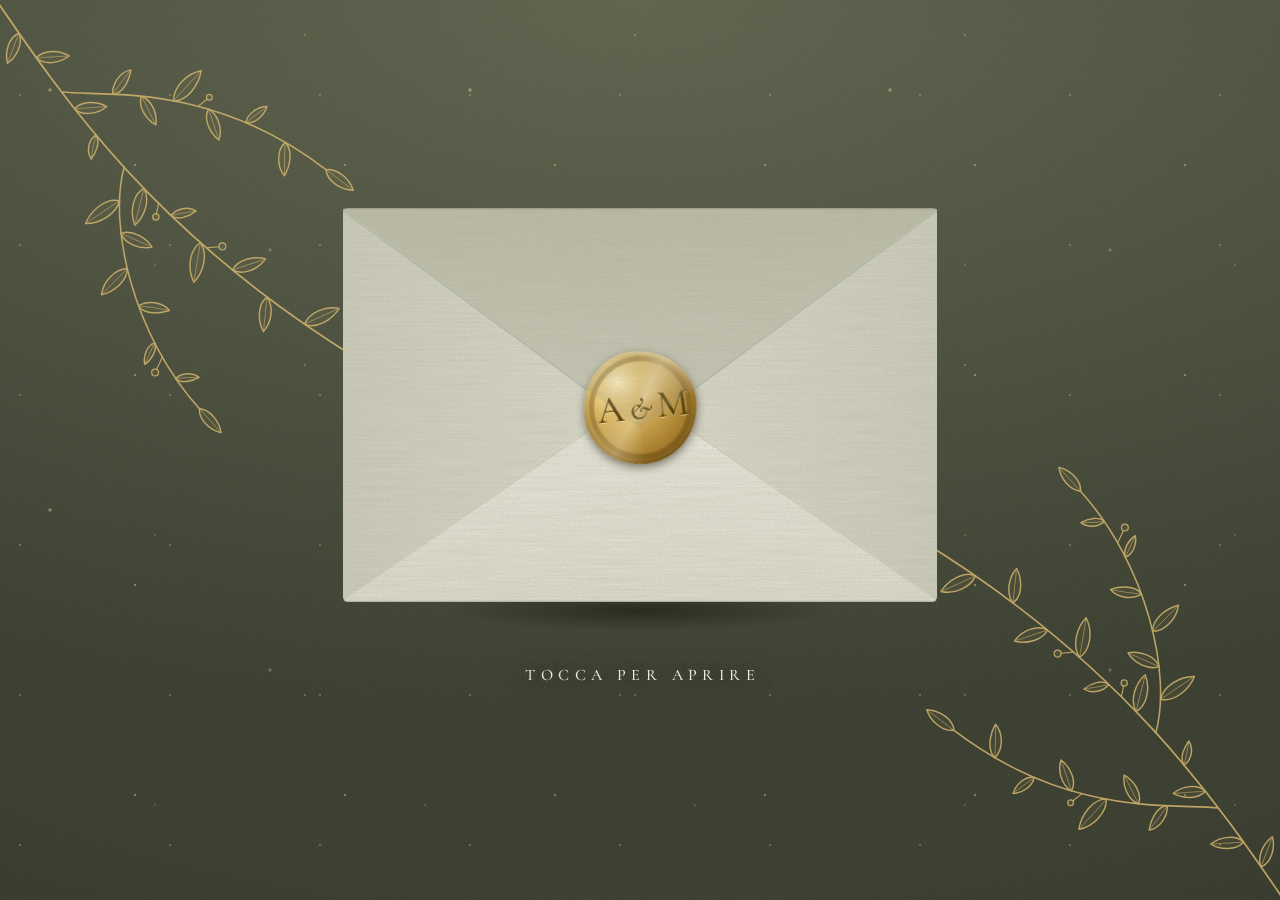
==== index.html @ 23cff126 "Add files via upload" ====
<!DOCTYPE html>
<html lang="it">
<head>
  <meta charset="UTF-8">
  <meta name="viewport" content="width=device-width, initial-scale=1, viewport-fit=cover">
  <title>Alice &amp; Mirko · 1° giugno 2027</title>
  <meta name="description" content="Siete cordialmente invitati a celebrare il matrimonio di Alice e Mirko. Martedì 1° giugno 2027 alle 16.30.">
  <meta name="robots" content="noindex, nofollow">
  <meta name="theme-color" content="#474b39">
  <meta property="og:title" content="Alice &amp; Mirko · 1° giugno 2027">
  <meta property="og:description" content="Siete cordialmente invitati a celebrare il nostro matrimonio.">
  <meta property="og:type" content="website">
  <link rel="icon" href="data:image/svg+xml,%3Csvg xmlns='http://www.w3.org/2000/svg' viewBox='0 0 64 64'%3E%3Ccircle cx='32' cy='32' r='30' fill='%23747857'/%3E%3Ctext x='32' y='41' text-anchor='middle' font-family='Georgia,serif' font-style='italic' font-size='24' fill='%23f1efe0'%3EA%26amp;M%3C/text%3E%3C/svg%3E">
  <script>document.documentElement.className = 'js intro-active';</script>
  <link rel="preconnect" href="https://fonts.googleapis.com">
  <link rel="preconnect" href="https://fonts.gstatic.com" crossorigin>
  <link href="https://fonts.googleapis.com/css2?family=Cormorant+Garamond:ital,wght@0,400;0,500;0,600;1,500&amp;family=Mrs+Saint+Delafield&amp;display=swap" rel="stylesheet">
  <link rel="stylesheet" href="assets/style.css?v=22">
</head>
<body>

  <div class="glow" aria-hidden="true"></div>
  <div class="flora" aria-hidden="true"><i></i><i></i></div>
  <div class="dust" aria-hidden="true"></div>

  <div class="intro" id="intro">
    <div class="stage" id="stage">
      <div class="env-rig" id="rig">
      <div class="env-face">
      <div class="env env-under" aria-hidden="true">
        <span class="env-shadow"></span>
        <span class="env-back"></span>
        <span class="flap flap-in">
          <svg viewBox="0 0 300 111" preserveAspectRatio="none">
            <defs>
              <pattern id="liner" width="7.500" height="10" patternUnits="userSpaceOnUse"><rect width="7.500" height="10" fill="#fdfaf5"/><rect x="1.650" width="4.200" height="10" fill="#cbcdb8"/></pattern>
              <linearGradient id="gl" x1="0" y1="1" x2="0" y2="0"><stop offset="0" stop-color="#2b2e1d" stop-opacity=".28"/><stop offset=".5" stop-color="#2b2e1d" stop-opacity="0"/></linearGradient>
            </defs>
            <path d="M2 111 H298 Q301 111 298.500 109 L155 3.500 Q150 0 145 3.500 L1.500 109 Q-1 111 2 111Z" fill="#c9ccbc"/>
            <path d="M14 108 H286 L153.500 11 Q150 8.500 146.500 11Z" fill="url(#liner)"/>
            <path d="M14 108 H286 L153.500 11 Q150 8.500 146.500 11Z" fill="url(#gl)"/>
          </svg>
        </span>
      </div>
      <button class="env env-over" id="envelope" type="button" aria-label="Apri l’invito di Alice e Mirko">
        <span class="env-front-wrap" aria-hidden="true">
          <svg class="env-front" viewBox="0 0 300 198" preserveAspectRatio="none">
            <defs>
              <linearGradient id="gs" x1="0" x2="1"><stop offset="0" stop-color="#d0d3c4"/><stop offset="1" stop-color="#e1e3d8"/></linearGradient>
              <linearGradient id="gr" x1="1" x2="0"><stop offset="0" stop-color="#d0d3c4"/><stop offset="1" stop-color="#e1e3d8"/></linearGradient>
              <linearGradient id="gb" x1="0" y1="0" x2="0" y2="1"><stop offset="0" stop-color="#f1f2e9"/><stop offset="1" stop-color="#e2e4d8"/></linearGradient>
            </defs>
            <path d="M0 2 Q0 0 2 1 L150 104 L2 197 Q0 198 0 196Z" fill="url(#gs)"/>
            <path d="M300 2 Q300 0 298 1 L150 104 L298 197 Q300 198 300 196Z" fill="url(#gr)"/>
            <path d="M2 198 Q0 198 1.500 196.500 L146 97 Q150 94.500 154 97 L298.500 196.500 Q300 198 298 198Z" fill="url(#gb)" stroke="#d6d8cb" stroke-width=".6"/>
          </svg>
        </span>
        <span class="flap flap-out" aria-hidden="true">
          <svg viewBox="0 0 300 111" preserveAspectRatio="none">
            <defs><linearGradient id="gf" x1="0" y1="0" x2="0" y2="1"><stop offset="0" stop-color="#bdc1ae"/><stop offset="1" stop-color="#cdd0c1"/></linearGradient></defs>
            <path d="M2 0 H298 Q301 0 298.500 2 L155 107.500 Q150 111 145 107.500 L1.500 2 Q-1 0 2 0Z" fill="url(#gf)" stroke="#b2b6a3" stroke-width=".7"/>
          </svg>
          <span class="seal"><span class="mark"><b>A</b><i>&amp;</i><b>M</b></span></span>
        </span>
      </button>
      </div>
      <div class="env env-rear" aria-hidden="true"><span class="env-shadow"></span><span class="rear-paper"><span class="rear-mark"><span class="mark"><b>A</b><i>&amp;</i><b>M</b></span></span></span></div>
      </div>
    </div>
    <p class="hint" aria-hidden="true">Tocca per aprire</p>
  </div>

  <main class="book" id="book">
    <section class="sheet p-invite" aria-label="Invito" data-title="Invito">
      <div class="card"><div class="frame"><div class="panel"><div class="panel-in">
        <p class="lead">Siete cordialmente invitati a<br>celebrare il matrimonio di</p>
        <h1 class="names"><span>Alice</span><em>e</em><span>Mirko</span></h1>
        <p class="when"><span>Martedì</span><strong>1° Giugno</strong><span>alle 16.30</span></p>
        <p class="where">Belvedere Monferrato - Cà Molignano 1<br>Relais and Wellness, Vignale monferrato (AL)</p>
        <p class="after">Cena e musica a seguire</p>
      </div></div></div></div>
      <div class="reverse" aria-hidden="true"><div class="card"><div class="frame"><div class="panel"><span class="back-mark"><span class="mark"><b>A</b><i>&amp;</i><b>M</b></span></span></div></div></div></div>
    </section>
    <section class="sheet p-dress" aria-label="Dress code" data-title="Dress code">
      <div class="card"><div class="frame"><div class="panel"><div class="panel-in">
        <img class="flourish" src="assets/img/flourish.webp" width="297" height="113" alt="">
        <h2 class="title">Dress code</h2>
        <div class="rule " aria-hidden="true"><i></i></div>
        <h3 class="sub">Per le ragazze</h3>
        <p class="it" style="margin-top:calc(1.6 * var(--u))">Vi invitiamo a indossare abiti<br>nei seguenti toni e ispirazioni</p>
        <ul class="tones" aria-hidden="true"><li style="--c:#ecd4ac"></li><li style="--c:#c5af97"></li><li style="--c:#a9ab93"></li><li style="--c:#474315"></li><li style="--c:#613123"></li><li style="--c:#142141"></li><li style="--c:#312d2c"></li></ul>
        <p class="tone-names"><span>Beige antico</span> <span>Beige</span><br class="m"> <span class="m-start">Verde salvia</span><br class="d"> <span class="d-start">Verdone</span><br class="m"> <span class="m-start">Marrone</span> <span>Blu scuro</span> <span>Nero</span></p>
        <img class="dresses" src="assets/img/dresses.webp" width="1289" height="490" alt="Sette abiti lunghi da sera nei toni indicati: beige antico, beige, verde salvia, verdone, marrone, blu scuro e nero">
        <div class="rule rule--wide" aria-hidden="true"><i></i></div>
        <h3 class="sub">Per i ragazzi</h3>
        <p class="it" style="margin-top:calc(1.2 * var(--u))">Dress code elegante</p>
        <div class="gents">
          <img src="assets/img/suit.webp" width="341" height="426" alt="Giacca scura con camicia chiara e cravatta">
          <p class="it">Abito elegante nei toni del blu,<br>grigio, marrone e nero.<br>Camicia chiara,<br class="m"> cravatta facoltativa<br>scarpe eleganti.</p>
          <div class="gents-kit">
            <img src="assets/img/swatches.webp" width="536" height="164" alt="Campioni di tessuto blu, grigio, marrone e nero">
            <img src="assets/img/accessories.webp" width="536" height="140" alt="Scarpa elegante, cintura e orologio">
          </div>
        </div>
        <svg class="heart" viewBox="0 0 24 22" aria-hidden="true"><path d="M12 21.5C5.5 16.6 1 12.7 1 7.6 1 4 3.8 1.5 7 1.5c2 0 3.8 1 5 2.7 1.2-1.7 3-2.7 5-2.7 3.2 0 6 2.5 6 6.1 0 5.1-4.500 9-11 13.900z"/></svg>
        <p class="it">Vi ringraziamo per contribuire a rendere<br>il nostro giorno ancora più speciale.</p>
        <p class="sign"><b>ALICE &amp; MIRKO</b><span>1° giugno 2027</span></p>
      </div></div></div></div>
      <div class="reverse" aria-hidden="true"><div class="card"><div class="frame"><div class="panel"><span class="back-mark"><span class="mark"><b>A</b><i>&amp;</i><b>M</b></span></span></div></div></div></div>
    </section>
    <section class="sheet p-timeline" aria-label="Timeline" data-title="Timeline">
      <div class="card"><div class="frame"><div class="panel"><div class="panel-in">
        <img class="flourish" src="assets/img/flourish.webp" width="297" height="113" alt="">
        <h2 class="title title--wide">Timeline</h2>
        <div class="rule " aria-hidden="true"><i></i></div>
        <p class="it">Una giornata da vivere insieme</p>
        <ol class="tl">
          <li>
            <time datetime="2027-06-01T16:30"><i class="it">Ore</i><b>16.30</b></time>
            <img class="ico" src="assets/img/t1.webp" width="150" height="150" alt="">
            <div class="what"><h3>Arrivo ospiti</h3><p class="it">Accoglienza leggera con acqua di benvenuto aromatizzata.</p></div>
          </li>
          <li>
            <time datetime="2027-06-01T17:00"><i class="it">Ore</i><b>17.00</b></time>
            <img class="ico" src="assets/img/t2.webp" width="152" height="152" alt="">
            <div class="what"><h3>Cerimonia simbolica<br>all’aperto</h3><p class="it">Nell’atrio della struttura o dal gazebo. Scambio degli anelli e promesse.</p></div>
          </li>
          <li>
            <time datetime="2027-06-01T18:30"><i class="it">Ore</i><b>18.30</b></time>
            <img class="ico" src="assets/img/t3.webp" width="150" height="150" alt="">
            <div class="what"><h3>Aperitivo &amp; antipasti<br>a isole</h3><p class="it">Aperitivo a isole e inizio del sottofondo musicale.<img src="assets/img/note.webp" width="52" height="54" alt=""></p></div>
          </li>
          <li>
            <time datetime="2027-06-01T19:30"><i class="it">Ore</i><b>19.30</b></time>
            <img class="ico" src="assets/img/t4.webp" width="152" height="152" alt="">
            <div class="what"><h3>Cena servita<br>ai tavoli</h3><p class="it">Cena servita all’interno della struttura (2 portate).</p></div>
          </li>
          <li>
            <time datetime="2027-06-01T21:30"><i class="it">Ore</i><b>21.30</b></time>
            <img class="ico" src="assets/img/t5.webp" width="150" height="150" alt="">
            <div class="what"><h3>Taglio della torta&nbsp;&amp;&nbsp;ballo</h3><p class="it">Parte il DJ set e si apre l’open&nbsp;bar.<img src="assets/img/notes_cocktail.webp" width="96" height="60" alt=""></p></div>
          </li>
        </ol>
        <div class="rule rule--wide" aria-hidden="true"><i></i></div>
        <div class="rsvp">
          <img src="assets/img/envelope.webp" width="65" height="38" alt="">
          <p>Vi chiediamo gentilmente di<br>confermare la vostra presenza</p>
          <p>entro il <b>15 gennaio 2027</b></p>
        </div>
        <svg class="heart" viewBox="0 0 24 22" aria-hidden="true"><path d="M12 21.5C5.5 16.6 1 12.7 1 7.6 1 4 3.8 1.5 7 1.5c2 0 3.8 1 5 2.7 1.2-1.7 3-2.7 5-2.7 3.2 0 6 2.5 6 6.1 0 5.1-4.500 9-11 13.900z"/></svg>
        <p class="sign"><b>ALICE &amp; MIRKO</b><span>1° giugno 2027</span></p>
      </div></div></div></div>
      <div class="reverse" aria-hidden="true"><div class="card"><div class="frame"><div class="panel"><span class="back-mark"><span class="mark"><b>A</b><i>&amp;</i><b>M</b></span></span></div></div></div></div>
    </section>
    <section class="sheet p-rsvp" aria-label="Conferma" data-title="Conferma" data-umax="0.72">
      <div class="card"><div class="frame"><div class="panel"><div class="panel-in">
        <img class="flourish" src="assets/img/flourish.webp" width="297" height="113" alt="">
        <h2 class="title title--long">Ci sarete?</h2>
        <div class="rule " aria-hidden="true"><i></i></div>
        <h3 class="sub">Confermate la vostra presenza</h3>
        <p class="it">Vi chiediamo gentilmente di rispondere<br>entro il <b class="up">15 gennaio 2027</b></p>
        <div class="answers"><a class="answer answer--yes" href="https://wa.me/393480507517?text=Ciao%20Alice%21%20Confermo%20con%20gioia%20la%20mia%20presenza%20al%20vostro%20matrimonio%20del%201%C2%B0%20giugno%202027.%20Ci%20sono%21" target="_blank" rel="noopener">Ci sono</a><a class="answer " href="https://wa.me/393480507517?text=Ciao%20Alice%21%20Purtroppo%20non%20potr%C3%B2%20esserci%20al%20vostro%20matrimonio%20del%201%C2%B0%20giugno%202027.%20Vi%20penser%C3%B2%20con%20tanto%20affetto." target="_blank" rel="noopener">Non ci sono</a></div>
        <p class="it note">Si aprirà WhatsApp con il messaggio già scritto:<br>basta premere invia.</p>
        <div class="rule rule--wide" aria-hidden="true"><i></i></div>
        <h3 class="sub">Il vostro regalo</h3>
        <p class="it">La vostra presenza è il dono più bello.<br>Se desiderate farci un pensiero, potete contribuire al nostro futuro insieme:</p>
        <p class="iban"><b class="iban-code iban-empty">IBAN da inserire</b><span class="iban-holder iban-empty">Intestatario da inserire</span></p>
        <svg class="heart" viewBox="0 0 24 22" aria-hidden="true"><path d="M12 21.5C5.5 16.6 1 12.7 1 7.6 1 4 3.8 1.5 7 1.5c2 0 3.8 1 5 2.7 1.2-1.7 3-2.7 5-2.7 3.2 0 6 2.5 6 6.1 0 5.1-4.500 9-11 13.900z"/></svg>
        <p class="sign"><b>ALICE &amp; MIRKO</b><span>1° giugno 2027</span></p>
      </div></div></div></div>
      <div class="reverse" aria-hidden="true"><div class="card"><div class="frame"><div class="panel"><span class="back-mark"><span class="mark"><b>A</b><i>&amp;</i><b>M</b></span></span></div></div></div></div>
    </section>
    <div class="verso" id="verso" aria-hidden="true"><div class="card"><div class="frame"><div class="panel"><span class="back-mark"><span class="mark"><b>A</b><i>&amp;</i><b>M</b></span></span></div></div></div></div>
  </main>

  <nav class="pager" id="pager" aria-label="Pagine dell’invito">
    <button class="pg pg-prev" type="button" aria-label="Pagina precedente"><svg viewBox="0 0 24 24" fill="none" stroke="currentColor" stroke-width="1.500" stroke-linecap="round" stroke-linejoin="round" aria-hidden="true"><path d="M14.500 5l-7 7 7 7"/></svg></button>
    <div class="pips" id="pips" aria-hidden="true"></div>
    <button class="pg pg-next" type="button" aria-label="Pagina successiva"><svg viewBox="0 0 24 24" fill="none" stroke="currentColor" stroke-width="1.500" stroke-linecap="round" stroke-linejoin="round" aria-hidden="true"><path d="M9.500 5l7 7-7 7"/></svg></button>
  </nav>
  <p class="visually-hidden" id="status" aria-live="polite"></p>

  <script src="assets/app.js?v=13"></script>
</body>
</html>
---- assets/style.css ----
/* Alice & Mirko — 1° giugno 2027 */

:root {
  --ground: #474b39;
  --ground-deep: #363a2b;
  --ground-lit: #5b604a;
  --stripe: #cbcdb8;
  --stripe-bg: #fdfaf5;
  --paper: #f7f4ed;
  --line: #858666;
  --ink: #3a3129;
  --taupe: #756a5b;
  --gold: #b9a785;
  --heart: #a39a79;
  --serif: "Cormorant Garamond", "Cormorant", Garamond, "Times New Roman", serif;
  --script: "Mrs Saint Delafield", "Snell Roundhand", "Apple Chancery", cursive;
  --grain: url("data:image/svg+xml,%3Csvg xmlns='http://www.w3.org/2000/svg' width='200' height='200'%3E%3Cfilter id='g'%3E%3CfeTurbulence type='fractalNoise' baseFrequency='.75' numOctaves='3' stitchTiles='stitch'/%3E%3CfeColorMatrix values='0 0 0 0 .36  0 0 0 0 .31  0 0 0 0 .2  0 0 0 .3 0'/%3E%3C/filter%3E%3Crect width='200' height='200' filter='url(%23g)'/%3E%3C/svg%3E"), url("data:image/svg+xml,%3Csvg xmlns='http://www.w3.org/2000/svg' width='320' height='320'%3E%3Cfilter id='f'%3E%3CfeTurbulence type='fractalNoise' baseFrequency='.012 .55' numOctaves='2' seed='4' stitchTiles='stitch'/%3E%3CfeColorMatrix values='0 0 0 0 .38  0 0 0 0 .33  0 0 0 0 .22  0 0 0 .24 -.03'/%3E%3C/filter%3E%3Crect width='320' height='320' filter='url(%23f)'/%3E%3C/svg%3E");
  --gold-foil: linear-gradient(100deg, #9c7a33 0%, #c4a153 25%, #dcc078 50%, #c4a153 75%, #9c7a33 100%);
  --ease-out: cubic-bezier(0.23, 1, 0.32, 1);
  --ease-in-out: cubic-bezier(0.77, 0, 0.175, 1);
  /* size unit for a page's contents: 1cqw is full size; pages that hold more use a smaller unit */
  --ua: 1cqw;
  --ub: 0.6cqw;
  /* readable floors for small text, as a share of the card width; images and spacing give way first */
  --fb: 2.45cqw;
  --fc: 2.05cqw;
  --card-shadow:
    0 1px 0 rgba(255, 255, 255, 0.35) inset,
    0 2px 4px rgba(20, 22, 12, 0.25),
    0 18px 40px -12px rgba(20, 22, 12, 0.55),
    0 40px 80px -30px rgba(20, 22, 12, 0.5);
}

*, *::before, *::after { box-sizing: border-box; }

html { -webkit-text-size-adjust: 100%; text-size-adjust: 100%; }
html, body { overflow-x: hidden; overflow-x: clip; }

body {
  margin: 0;
  min-height: 100vh;
  min-height: 100svh;
  background-color: var(--ground);
  background-image:
    url("data:image/svg+xml,%3Csvg xmlns='http://www.w3.org/2000/svg' width='220' height='220'%3E%3Cfilter id='n'%3E%3CfeTurbulence type='fractalNoise' baseFrequency='.9' numOctaves='2' stitchTiles='stitch'/%3E%3CfeColorMatrix values='0 0 0 0 1  0 0 0 0 1  0 0 0 0 1  0 0 0 .07 0'/%3E%3C/filter%3E%3Crect width='220' height='220' filter='url(%23n)'/%3E%3C/svg%3E"),
    radial-gradient(150% 110% at 50% 42%, transparent 52%, rgba(14, 16, 8, 0.5) 100%),
    radial-gradient(120% 80% at 50% 0%, var(--ground-lit) 0%, var(--ground) 55%, var(--ground-deep) 100%);
  background-attachment: scroll, fixed, fixed;
  color: var(--ink);
  font-family: var(--serif);
  font-weight: 500;
  line-height: 1.35;
  -webkit-font-smoothing: antialiased;
  text-rendering: optimizeLegibility;
  font-variant-numeric: lining-nums;
  font-feature-settings: "lnum" 1;
}

img { display: block; max-width: 100%; height: auto; }

.visually-hidden {
  position: absolute; width: 1px; height: 1px; margin: -1px; padding: 0;
  overflow: hidden; clip: rect(0 0 0 0); white-space: nowrap; border: 0;
}

/* ───────────────────────── Invitation pages ───────────────────────── */

.book {
  position: relative;
  z-index: 1;
  display: flex;
  flex-direction: column;
  align-items: center;
  gap: clamp(28px, 6vw, 64px);
  padding: clamp(20px, 5vw, 64px) 0 clamp(40px, 8vw, 96px);
}

.sheet {
  --u: var(--ub);
  position: relative;
  width: var(--pw, min(94vw, 660px));
  container-type: inline-size;
}

/* The same striped card, frame and paper on every page */
.card {
  padding: 5cqw 4.2cqw;
  background:
    var(--grain),
    repeating-linear-gradient(90deg,
      var(--stripe-bg) 0 0.55cqw,
      var(--stripe) 0.55cqw 1.95cqw,
      var(--stripe-bg) 1.95cqw 2.5cqw);
  box-shadow: var(--card-shadow);
  aspect-ratio: 1603 / 2260;   /* the printed card */
}

.frame, .frame::before, .frame::after, .panel {
  --R: calc(var(--r) + var(--o));
  --cut: #0000 var(--R), #000 calc(var(--R) + 0.6px);
  --m:
    radial-gradient(circle at calc(-1 * var(--o)) calc(-1 * var(--o)), var(--cut)),
    radial-gradient(circle at calc(100% + var(--o)) calc(-1 * var(--o)), var(--cut)),
    radial-gradient(circle at calc(-1 * var(--o)) calc(100% + var(--o)), var(--cut)),
    radial-gradient(circle at calc(100% + var(--o)) calc(100% + var(--o)), var(--cut));
  -webkit-mask-image: var(--m);
  -webkit-mask-repeat: no-repeat;
  -webkit-mask-composite: source-in;
  mask-image: var(--m);
  mask-repeat: no-repeat;
  mask-composite: intersect;
}

.frame {
  --r: 2.3cqw;
  --w: max(1.5px, 0.42cqw);
  --g: 1.7cqw;
  --o: 0px;
  position: relative;
  padding: calc(var(--w) * 2 + var(--g));
  background: var(--line);
}
.frame::before, .frame::after { content: ""; position: absolute; }
.frame::before { --o: var(--w); inset: var(--w); background: var(--grain), var(--paper); }
.frame::after { --o: calc(var(--w) + var(--g)); inset: calc(var(--w) + var(--g)); background: var(--line); }

.panel {
  --o: calc(var(--w) * 2 + var(--g));
  position: relative;
  z-index: 1;
  background: var(--grain), var(--paper);
  padding: calc(8 * var(--u)) calc(3.8 * var(--u)) calc(7.5 * var(--u));
  text-align: center;
}

.panel p, .panel h1, .panel h2, .panel h3 { margin: 0; font-weight: 500; text-wrap: balance; }

/* shared pieces */
.flourish { width: calc(22 * var(--u)); margin: 0 auto; }

.title {
  margin-top: calc(3.2 * var(--u)) !important;
  font-size: max(calc(var(--fb) * 2.1), calc(7.4 * var(--u)));
  font-weight: 500;
  letter-spacing: 0.2em;
  margin-right: -0.2em !important;
  line-height: 1.1;
  text-transform: uppercase;
}
.title--wide { letter-spacing: 0.32em; margin-right: -0.32em !important; }
.title--long { font-size: max(calc(var(--fb) * 1.8), calc(6.1 * var(--u))); letter-spacing: 0.12em; margin-right: -0.12em !important; }

.rule {
  display: flex; align-items: center; justify-content: center;
  width: 38%; margin: calc(2.6 * var(--u)) auto; color: var(--gold);
}
.rule::before, .rule::after { content: ""; flex: 1; height: 1px; background: currentColor; }
.rule i {
  width: 6px; height: 6px; margin: 0 5px; transform: rotate(45deg);
  border: 1px solid currentColor;
}
.rule--wide { width: 50%; }

.sub {
  font-size: max(var(--fc), calc(3.7 * var(--u)));
  letter-spacing: 0.17em; margin-right: -0.17em !important;
  text-transform: uppercase;
}
.it {
  font-style: italic;
  font-size: max(var(--fb), calc(2.85 * var(--u)));
  letter-spacing: 0.035em;
  line-height: 1.5;
  color: #4a4037;
}
.heart { width: calc(3.2 * var(--u)); margin: calc(2.6 * var(--u)) auto calc(2.2 * var(--u)); fill: var(--heart); display: block; }

.panel .sign { margin-top: calc(3.2 * var(--u)); }
.sign b {
  display: block; font-weight: 500;
  font-size: max(calc(var(--fb) * 1.45), calc(4.2 * var(--u)));
  letter-spacing: 0.22em; margin-right: -0.22em;
}
.sign span {
  display: block; margin-top: 0.6em;
  font-size: max(var(--fc), calc(2.15 * var(--u)));
  letter-spacing: 0.26em; margin-right: -0.26em;
  text-transform: uppercase;
}

/* ── Page 1: the invitation ── */
.p-invite { --u: var(--ua); }
.p-invite .panel { padding-top: calc(11 * var(--u)); padding-bottom: calc(12 * var(--u)); color: var(--taupe); }
.p-invite .lead { font-size: calc(3.4 * var(--u)); font-weight: 600; line-height: 1.3; letter-spacing: 0.01em; }
.names { margin: calc(9.5 * var(--u)) 0 0 !important; line-height: 1; color: #766b5c; }
.names span {
  display: block;
  font-size: calc(15.2 * var(--u));
  font-weight: 400;
  letter-spacing: 0.09em; margin-right: -0.09em;
  text-transform: uppercase;
}
.names em {
  display: block;
  font-family: var(--script); font-style: normal; font-weight: 400;
  font-size: calc(14.5 * var(--u));
  line-height: 0.62;
  margin: calc(1.6 * var(--u)) 0 calc(0.4 * var(--u));
}
.when { margin-top: calc(12 * var(--u)) !important; text-transform: uppercase; line-height: 1.15; }
.when span { display: block; font-size: calc(4.7 * var(--u)); letter-spacing: 0.14em; margin-right: -0.14em; }
.when strong {
  display: block; font-weight: 400;
  font-size: calc(8.3 * var(--u));
  letter-spacing: 0.08em; margin: 0.12em -0.08em 0.12em 0;
}
.where { margin-top: calc(9 * var(--u)) !important; font-size: calc(2.9 * var(--u)); font-weight: 600; line-height: 1.45; }
.after {
  margin-top: calc(4.5 * var(--u)) !important;
  font-family: var(--script);
  font-size: calc(6.6 * var(--u));
  line-height: 1;
}

/* ── Page 2: dress code ── */
.tones { display: flex; justify-content: space-between; gap: calc(2.2 * var(--u)); width: 80%; margin: calc(3 * var(--u)) auto 0; padding: 0; list-style: none; }
.tones li { flex: 1; aspect-ratio: 1; border-radius: 50%; background: var(--c); }
.tone-names {
  margin-top: calc(3.6 * var(--u)) !important;
  font-size: max(var(--fc), calc(2.4 * var(--u)));
  letter-spacing: 0.13em;
  line-height: 1.75;
  text-transform: uppercase;
}
.tone-names span { white-space: nowrap; }
.tone-names span:not(:first-child)::before { content: "•"; margin: 0 0.75em 0 0.6em; }
.tone-names span.d-start::before { content: none; }
.tone-names br.m { display: none; }
.dresses { width: 90%; margin: calc(2 * var(--u)) auto 0; }
.gents { margin: calc(3 * var(--u)) 0 0; display: grid; grid-template-columns: 24% 1fr 24%; align-items: center; gap: calc(2.4 * var(--u)); }   /* equal side columns keep the text centred */
.gents .it { font-size: max(var(--fb), calc(2.85 * var(--u))); letter-spacing: 0.02em; }
.gents-kit { display: grid; gap: calc(3 * var(--u)); }
.gents br.m { display: none; }

/* ── Page 3: timeline ── */
.tl {
  --ic: max(calc(16.5 * var(--u)), calc(var(--fb) * 4.3));
  --tc: max(calc(14.5 * var(--u)), calc(var(--fb) * 4.2));
  --cg: calc(3 * var(--u));
  --gap: calc(7.2 * var(--u));
  width: fit-content; margin: calc(6 * var(--u)) auto 0; padding: 0; list-style: none;   /* the block is centred as a whole */
  display: grid; row-gap: var(--gap);
  text-align: left;
}
.tl li {
  position: relative;
  display: grid; grid-template-columns: var(--tc) var(--ic) max(calc(37 * var(--u)), calc(var(--fb) * 15.5));
  column-gap: var(--cg);
}
.tl li:not(:last-child)::before {
  content: ""; position: absolute; width: 1px; background: var(--gold);
  left: calc(var(--tc) + var(--cg) + var(--ic) / 2);
  top: calc(var(--ic) - 1px);
  bottom: calc(-1 * var(--gap) - 1px);
}
.tl li:not(:last-child)::after {
  content: ""; position: absolute; width: 7px; height: 7px; background: var(--gold);
  left: calc(var(--tc) + var(--cg) + var(--ic) / 2 + 0.5px);
  top: calc(50% + (var(--gap) + var(--ic)) / 2);
  transform: translate(-50%, -50%) rotate(45deg);
}
.tl time { height: var(--ic); display: flex; flex-direction: column; justify-content: center; align-items: center; line-height: 1; }
.tl time i { font-size: max(var(--fb), calc(2.9 * var(--u))); letter-spacing: 0.04em; }
.tl time b { margin-top: 0.22em; font-weight: 500; font-size: max(calc(var(--fb) * 1.85), calc(5.7 * var(--u))); letter-spacing: 0.04em; }
.tl img.ico {
  width: var(--ic); height: var(--ic);
  padding: calc(var(--ic) * 0.034);
  border: 1px solid var(--gold); border-radius: 50%;
}
.tl .what { min-height: var(--ic); display: flex; flex-direction: column; justify-content: center; padding-left: calc(1.2 * var(--u)); }
.tl h3 {
  font-size: max(var(--fc), calc(3.1 * var(--u)));
  letter-spacing: 0.1em; line-height: 1.3;
  text-wrap: wrap !important;
  text-transform: uppercase;
}
.tl .it { margin-top: 0.3em !important; font-size: max(var(--fb), calc(2.95 * var(--u))); line-height: 1.42; text-wrap: pretty; }
.tl .it img { display: inline-block; height: 1.35em; width: auto; vertical-align: -0.28em; margin-left: 0.45em; }
.p-timeline .panel { padding-left: calc(4 * var(--u)); padding-right: calc(4 * var(--u)); }

.rsvp { margin-top: calc(1 * var(--u)); }
.rsvp img { width: calc(4.6 * var(--u)); margin: 0 auto calc(1.6 * var(--u)); }
.rsvp p { font-size: max(var(--fc), calc(2.75 * var(--u))); letter-spacing: 0.2em; line-height: 1.6; text-transform: uppercase; }
.rsvp p + p { font-style: italic; letter-spacing: 0.1em; text-transform: none; font-size: max(var(--fb), calc(3.1 * var(--u))); }
.rsvp p + p b { font-weight: 500; text-transform: uppercase; }
.p-timeline .heart { margin: calc(2.4 * var(--u)) auto calc(2.2 * var(--u)); }
.p-timeline .panel .sign { margin-top: 0; }

/* ── Page 4: the special invitation ── */
.p-special .it + .it { margin-top: calc(2.2 * var(--u)) !important; }
.p-special .sub + .it { margin-top: calc(1.4 * var(--u)) !important; }
.bed { width: 76%; margin: calc(2.6 * var(--u)) auto calc(2.2 * var(--u)); }
.big {
  margin: calc(1 * var(--u)) 0 calc(0.8 * var(--u)) !important;
  font-size: max(var(--fc), calc(3.9 * var(--u)));
  letter-spacing: 0.15em; margin-right: -0.15em !important;
  text-transform: uppercase;
}
.items { width: 84%; margin: calc(2.2 * var(--u)) auto calc(1.8 * var(--u)); }

/* ── Last page: RSVP ── */
.p-rsvp .up { font-style: normal; text-transform: uppercase; letter-spacing: 0.1em; }
.p-rsvp .sub + .it { margin-top: calc(2.4 * var(--u)) !important; }
.answers {
  display: grid; gap: calc(3 * var(--u));
  width: min(100%, max(268px, calc(70 * var(--u))));
  margin: calc(7 * var(--u)) auto calc(5 * var(--u));
}
.answer {
  display: flex; align-items: center; justify-content: center;
  min-height: max(46px, calc(10.5 * var(--u)));
  padding: 0.5em 1em 0.5em 1.2em;
  border: 1px solid var(--line);
  color: var(--ink); text-decoration: none; text-align: center;
  font-size: max(11px, calc(3 * var(--u)));
  letter-spacing: 0.16em; line-height: 1.35; text-transform: uppercase;
  -webkit-tap-highlight-color: transparent;
  transition: background-color 200ms ease, transform 160ms ease-out;
}
.answer--yes { background: var(--ground); border-color: var(--ground); color: var(--paper); }
.answer:active { transform: scale(0.97); }
.answer:focus-visible { outline: 2px solid var(--ink); outline-offset: 3px; }
@media (hover: hover) and (pointer: fine) {
  .answer:hover { background-color: rgba(133, 134, 102, 0.14); }
  .answer--yes:hover { background-color: var(--ground-deep); }
}
.p-rsvp .note { opacity: 0.85; }
/* bank details for guests who wish to give */
.iban { margin-top: calc(3 * var(--u)) !important; display: grid; justify-items: center; gap: calc(1.6 * var(--u)); }
.iban-code {
  font-weight: 500; font-size: max(12px, calc(3.4 * var(--u)));
  letter-spacing: 0.08em; word-spacing: 0.1em;
  -webkit-user-select: all; user-select: all;      /* one tap selects the whole IBAN */
}
.iban-holder { font-size: max(var(--fc), calc(2.6 * var(--u))); letter-spacing: 0.12em; text-transform: uppercase; }
.iban-empty { opacity: 0.5; font-style: italic; letter-spacing: 0.06em; text-transform: none; -webkit-user-select: auto; user-select: auto; }
.copy {
  min-height: 40px; padding: 0 1.3em 0 1.45em;
  border: 1px solid var(--gold); background: none; color: var(--ink);
  font: inherit; font-size: max(11px, calc(2.6 * var(--u))); letter-spacing: 0.16em; text-transform: uppercase;
  cursor: pointer; -webkit-tap-highlight-color: transparent;
  transition: background-color 200ms ease, transform 160ms ease-out;
}
.copy:active { transform: scale(0.97); }
.copy:focus-visible { outline: 2px solid var(--ink); outline-offset: 3px; }
@media (hover: hover) and (pointer: fine) { .copy:hover { background-color: rgba(185, 167, 133, 0.18); } }

/* ───────────────────────── Pamphlet ───────────────────────── */

.pager, .glow { display: none; }

.js .glow {
  display: block; position: fixed; inset: 0; z-index: 0; pointer-events: none;
  background: radial-gradient(62% 46% at 50% 44%, rgba(222, 219, 180, 0.2), transparent 72%);
  opacity: 0; transition: opacity 1.8s ease;
}
.js.lit .glow { opacity: 1; }

.js .book {
  --pt: calc(10px + env(safe-area-inset-top));
  --pb: calc(80px + env(safe-area-inset-bottom));
  justify-content: center; gap: 0;
  min-height: 100vh; min-height: 100svh;
  padding: var(--pt) 0 var(--pb);
  touch-action: pan-y pinch-zoom;
}
.js.zoomed .book { touch-action: auto; }   /* zoomed in to read: one finger pans, it does not turn pages */
@media (min-width: 860px) { .js .book { --pt: 26px; --pb: 58px; } }

.js .sheet { display: none; }
.js .sheet.is-active { display: block; }
.js .sheet.is-leaving { display: block; position: fixed; margin: 0 !important; z-index: 2; }
.js .sheet.is-mover { z-index: 3; will-change: transform, opacity; }
.js .sheet.is-under { will-change: transform; }
.js .sheet::after {
  content: ""; position: absolute; inset: 0; z-index: 4; pointer-events: none;
  background: #15170c; opacity: var(--shade, 0);
}
.reverse, .verso { display: none; }
.js .reverse { display: block; position: absolute; inset: 0; visibility: hidden; transform: scaleX(-1); }
.js .sheet.flipped > .card { visibility: hidden; }
.js .sheet.flipped > .reverse { visibility: visible; }
.js .reverse .panel, .js .verso .panel { padding: 0; align-items: center; }
.back-mark { font-size: 8.5cqw; }
.back-mark .mark {
  background: var(--gold-foil);
  -webkit-background-clip: text; background-clip: text; color: transparent;
}
.back-mark .mark b { font-weight: 400; }
/* the fold of the spine, on the inside of each page */
.reverse::after, .verso::after {
  content: ""; position: absolute; inset: 0; pointer-events: none;
  background: linear-gradient(to left, rgba(40, 38, 24, 0.22), rgba(40, 38, 24, 0.06) 5%, transparent 12%);
}
.js.opened .sheet.is-active::before {
  content: ""; position: absolute; inset: 0; z-index: 3; pointer-events: none;
  background: linear-gradient(to right, rgba(40, 38, 24, 0.2), rgba(40, 38, 24, 0.05) 5%, transparent 11%);
}
/* open pamphlet on a wide screen: the turned pages lie on the left, blank side up */
.js.opened .sheet { margin-left: var(--shift, 0px); }
.js .verso {
  position: absolute; z-index: 0;
  left: calc(50% - var(--pw) * 1.5 + var(--shift, 0px) / 2);
  top: calc(50% + (var(--pt) - var(--pb)) / 2 - var(--ph) / 2);
  width: var(--pw); height: var(--ph);
  container-type: inline-size;
  cursor: pointer;
}
.js.opened .verso:not(.off) { display: block; }
.js .sheet.is-bent { visibility: hidden; }
.bend { position: fixed; z-index: 3; pointer-events: none; }
.strip { position: absolute; top: 0; height: 100%; overflow: hidden; will-change: transform; }
.strip .sheet { display: block !important; position: absolute !important; top: 0; margin: 0 !important; }
/* shading runs smoothly from one strip into the next, so the curve reads as one surface */
.strip::after { content: ""; position: absolute; inset: 0; pointer-events: none; background: linear-gradient(to right, rgba(29, 31, 18, var(--s0, 0)), rgba(29, 31, 18, var(--s1, 0))); }

/* every page is the same canvas; the card fills it and its contents are sized to fit (see --u) */
.js .sheet { height: var(--ph); }
.js .card { height: 100%; aspect-ratio: auto; display: flex; flex-direction: column; }
.js .frame, .js .panel { min-height: 0; }
.js .frame { flex: 1; display: flex; flex-direction: column; }
.js .panel { flex: 1; display: flex; flex-direction: column; justify-content: center; }
/* the title page spreads its lines over whatever height the sheet has */
.js .p-invite .panel { padding-top: calc(5 * var(--u)); padding-bottom: calc(5 * var(--u)); }
.js .p-invite .panel-in { flex: 1; display: flex; flex-direction: column; justify-content: space-evenly; }
.js .p-invite .names { margin-top: calc(6 * var(--u)) !important; }
.js .p-invite .when { margin-top: calc(7 * var(--u)) !important; }
.js .p-invite .where { margin-top: calc(6 * var(--u)) !important; }
.js .p-invite .after { margin-top: calc(3.5 * var(--u)) !important; }

.js.measuring .sheet { display: block !important; position: absolute !important; left: 0; top: 0; visibility: hidden !important; }
.js.intro-active, .js.intro-active body { overflow: hidden; }
.js.intro-active .book { visibility: hidden; }

/* arrows + page marks */
.js .pager {
  position: fixed; z-index: 10; left: 0; right: 0;
  bottom: calc(14px + env(safe-area-inset-bottom));
  display: flex; align-items: center; justify-content: center; gap: 12px;
  pointer-events: none; visibility: hidden;
  opacity: 0; transform: translateY(14px);
  transition: opacity 0.5s ease, transform 0.7s var(--ease-out), visibility 0s linear 0.7s;
}
.js.is-open .pager { visibility: visible; opacity: 1; transform: none; transition-delay: 0.15s, 0.15s, 0s; }

.pg, .pips {
  background: rgba(44, 47, 33, 0.74);
  border: 1px solid rgba(214, 186, 120, 0.32);
  -webkit-backdrop-filter: blur(10px) saturate(1.2); backdrop-filter: blur(10px) saturate(1.2);
  box-shadow: 0 6px 18px -6px rgba(15, 17, 8, 0.6);
}
.pg {
  pointer-events: auto;
  width: 50px; height: 50px; padding: 0; border-radius: 50%;
  display: grid; place-items: center;
  color: var(--paper); font: inherit; cursor: pointer;
  -webkit-tap-highlight-color: transparent;
  touch-action: manipulation;
  transition: transform 160ms ease-out, background-color 200ms ease, opacity 250ms ease;
}
.pg svg { width: 22px; height: 22px; display: block; transition: transform 200ms var(--ease-out); }
.pg:active { transform: scale(0.94); }
.pg[aria-disabled="true"] { opacity: 0.32; cursor: default; }
.pg[aria-disabled="true"]:active { transform: none; }
.pg:focus-visible { outline: 2px solid var(--paper); outline-offset: 3px; }
@media (hover: hover) and (pointer: fine) {
  .pg:not([aria-disabled="true"]):hover { background-color: rgba(62, 66, 48, 0.9); }
  .pg-next:not([aria-disabled="true"]):hover svg { transform: translateX(2px); }
  .pg-prev:not([aria-disabled="true"]):hover svg { transform: translateX(-2px); }
}
.pips { display: flex; align-items: center; gap: 11px; height: 34px; padding: 0 16px; border-radius: 17px; }
.pips i {
  width: 7px; height: 7px; transform: rotate(45deg);
  border: 1px solid rgba(247, 244, 237, 0.75);
  transition: background-color 300ms ease, transform 300ms var(--ease-out);
}
.pips i.on { background: var(--gold-foil); border-color: #e3c77f; transform: rotate(45deg) scale(1.25); }

.js.is-open .pg-next.nudge svg { animation: nudge 1.5s var(--ease-in-out) 1.1s 3; }
@keyframes nudge { 0%, 100% { transform: none; } 45% { transform: translateX(4px); } }

@media (min-width: 860px) {
  .js .pager { bottom: 14px; }
  .pg { position: fixed; top: 50%; width: 56px; height: 56px; margin-top: -28px; }
  .pg-prev { left: calc(50% - var(--pw, 660px) / 2 - 84px); }
  .pg-next { right: calc(50% - var(--pw, 660px) / 2 - 84px); }
  .js.spread .pg-prev { left: calc(50% - var(--pw) - 84px); }
  .js.spread .pg-next { right: calc(50% - var(--pw) - 84px); }
}

/* gold sprigs, drawn in line, in two opposite corners of the ground */
.flora { display: none; }
.js .flora { display: block; position: fixed; inset: 0; z-index: 0; pointer-events: none; overflow: hidden; }
.flora i {
  /* as large as the corner allows without ever reaching the line of text under the envelope:
     either short enough to stay below it, or narrow enough to stay beside it */
  --size: min(36vmax, 460px, max(55vh - 0.33 * min(86vw, 620px, 66vh) - 96px, 50vw - 150px));
  position: absolute; width: max(120px, var(--size)); aspect-ratio: 1;
  background: url("img/flora-sprig-gold.svg?v=2") center / contain no-repeat;
  opacity: 0.85;
}
.flora i:nth-child(1) { left: -1.5vmax; top: -1.5vmax; transform: scaleY(-1); }
.flora i:nth-child(2) { right: -1.5vmax; bottom: -1.5vmax; transform: scaleX(-1); }

/* gold dust drifting over the ground */
.dust { display: none; }
.js .dust { display: block; position: fixed; inset: 0; z-index: 0; pointer-events: none; overflow: hidden; }
.dust::before, .dust::after {
  content: ""; position: absolute; left: 0; right: 0; top: 0; height: calc(100% + 420px);
  background-image:
    radial-gradient(circle, rgba(240, 214, 140, 0.75) 0 1.1px, transparent 1.6px),
    radial-gradient(circle, rgba(240, 214, 140, 0.5) 0 0.8px, transparent 1.3px),
    radial-gradient(circle, rgba(255, 236, 180, 0.65) 0 1.4px, transparent 2px);
  background-size: 210px 210px, 150px 150px, 420px 420px;
  background-position: 30px 60px, 95px 20px, 260px 300px;
  opacity: 0.55;
  animation: drift 70s linear infinite, twinkle 6s ease-in-out infinite;
}
.dust::after { background-size: 330px 330px, 270px 270px, 420px 420px; background-position: 140px 200px, 20px 130px, 60px 40px; opacity: 0.35; animation-duration: 110s, 9s; animation-delay: -30s, -3s; }
@keyframes drift { to { transform: translateY(-420px); } }
@keyframes twinkle { 0%, 100% { opacity: 0.55; } 50% { opacity: 0.25; } }

/* ───────────────────────── Envelope intro ───────────────────────── */

.intro { display: none; }

.js .intro {
  --ew: min(86vw, 620px, 66vh);
  --ew: min(86vw, 620px, 66svh);
  --eh: calc(var(--ew) * 0.66);
  --ecy: 45%;
  display: block; position: fixed; inset: 0; z-index: 20;
  overflow: hidden; touch-action: none;
  transition: opacity 0.35s ease;
}
.stage { position: absolute; inset: 0; animation: float 5.6s ease-in-out 1.4s infinite; perspective: 1300px; perspective-origin: 50% var(--ecy); cursor: grab; }
.stage.grabbing { cursor: grabbing; }
.env-rig { position: absolute; inset: 0; transform-origin: 50% var(--ecy); will-change: transform; }
.env-face { position: absolute; inset: 0; isolation: isolate; animation: arrive 1.2s var(--ease-out) backwards; }   /* fades in as one piece, so the lining never shows through */
.env-rear {
  isolation: isolate;
  transform: rotateY(180deg);
  visibility: hidden;     /* the script shows whichever side faces the guest; never both */
}
.rear-paper {
  position: absolute; inset: 0; border-radius: 1.2% / 1.8%;
  display: grid; place-items: center;
  background: var(--grain), linear-gradient(160deg, #eef0e6, #dcdfd1);
  box-shadow: inset 0 1px 0 rgba(255, 255, 255, 0.6), 0 2px 5px rgba(20, 22, 12, 0.28);
}
.rear-paper::before {
  content: ""; position: absolute; inset: 7% 5%;
  border: 1px solid rgba(176, 140, 64, 0.55);
  outline: 1px solid rgba(176, 140, 64, 0.28); outline-offset: calc(var(--ew) * 0.008);
}
.rear-mark { font-size: calc(var(--ew) * 0.075); }
/* A & M as a monogram: both letters get equal-width columns, so the ampersand sits dead centre */
.mark { display: inline-grid; grid-template-columns: 1fr auto 1fr; align-items: baseline; column-gap: 0.14em; line-height: 1; font-style: normal; }
.mark b { font-weight: 500; }
.mark b:first-child { justify-self: end; }
.mark b:last-child { justify-self: start; }
.mark i { font-style: italic; font-weight: 500; font-size: 0.8em; }
.rear-mark .mark {
  background: var(--gold-foil);
  -webkit-background-clip: text; background-clip: text; color: transparent;
}
.s-open .env-rear { display: none; }
@keyframes float { 0%, 100% { transform: translateY(0); } 50% { transform: translateY(-7px); } }
@keyframes arrive { from { opacity: 0; transform: translateY(34px) scale(0.96); } }

.env {
  position: absolute; left: 50%; top: var(--ecy);
  width: var(--ew); height: var(--eh);
  margin: calc(var(--eh) / -2) 0 0 calc(var(--ew) / -2);
  perspective: calc(var(--ew) * 2.4);
  transition: transform 0.9s var(--ease-in-out), opacity 0.55s ease 0.3s;
}
.env-under { z-index: 1; }
.env-back::after, .env-front-wrap::after, .flap-out::after { content: ""; position: absolute; inset: 0; pointer-events: none; background: var(--grain); }
.env-back { overflow: hidden; }
.flap-out::after { clip-path: polygon(0 0, 100% 0, 50% 100%); }
.env-front-wrap::after { clip-path: polygon(0 0, 50% 52%, 100% 0, 100% 100%, 0 100%); }
.env-over {
  z-index: 3; padding: 0; border: 0; background: none; color: inherit; font: inherit;
  cursor: pointer; -webkit-tap-highlight-color: transparent;
}
.env-over:focus-visible { outline: 2px solid var(--paper); outline-offset: 14px; border-radius: 4px; }

.env-shadow {
  position: absolute; left: 5%; right: 5%; bottom: -10%; height: 15%;
  background: radial-gradient(50% 50% at 50% 50%, rgba(15, 17, 8, 0.5), rgba(15, 17, 8, 0.22) 38%, rgba(15, 17, 8, 0) 70%);
  transition: opacity 0.5s ease;
}
.env-back {
  position: absolute; inset: 0; border-radius: 1.2% / 1.8%;
  background:
    linear-gradient(180deg, rgba(38, 41, 26, 0.5), rgba(38, 41, 26, 0.12) 45%, rgba(38, 41, 26, 0.3)),
    repeating-linear-gradient(90deg,
      var(--stripe-bg) 0 calc(var(--ew) * 0.0055),
      var(--stripe) calc(var(--ew) * 0.0055) calc(var(--ew) * 0.0195),
      var(--stripe-bg) calc(var(--ew) * 0.0195) calc(var(--ew) * 0.025));
  box-shadow: inset 0 0 0 calc(var(--ew) * 0.012) #c9ccbc;
}
.env-front-wrap { position: absolute; inset: 0; }
.env-front { width: 100%; height: 100%; display: block; overflow: visible; }

.flap {
  position: absolute; left: 0; width: 100%; height: 56%;
  backface-visibility: hidden; -webkit-backface-visibility: hidden;
  transition: transform 0.74s cubic-bezier(0.6, 0, 0.3, 1) 0.12s;
}
.flap svg { width: 100%; height: 100%; display: block; overflow: visible; }
.flap-out { top: 0; transform-origin: 50% 0; }
.flap-in { bottom: 100%; transform-origin: 50% 100%; transform: rotateX(-180deg); visibility: hidden; }

.seal {
  position: absolute; left: 50%; top: 100%;
  width: calc(var(--ew) * 0.19); height: calc(var(--ew) * 0.19);
  margin: calc(var(--ew) * -0.13) 0 0 calc(var(--ew) * -0.095);
  transform: rotate(-6deg);
  display: grid; place-items: center;
  overflow: hidden;
  border-radius: 47% 53% 50% 50% / 52% 48% 53% 47%;
  background:
    radial-gradient(circle at 50% 50%, transparent 0 57%, rgba(90, 62, 12, 0.35) 59% 63%, transparent 66%),
    radial-gradient(circle at 32% 26%, #fff4c9 0, #ecd28a 16%, #cfa956 40%, #a57d2d 68%, #6f531a 100%);
  box-shadow:
    inset 0 -3px 7px rgba(70, 46, 8, 0.55),
    inset 0 2px 3px rgba(255, 246, 214, 0.7),
    0 3px 8px rgba(25, 20, 5, 0.5);
  color: #5d4411;
  font-weight: 500;
  font-size: calc(var(--ew) * 0.064);
  text-shadow: 0 1px 0 rgba(255, 238, 186, 0.65), 0 -1px 0 rgba(70, 48, 8, 0.35);
  transition: transform 140ms ease-out;
}
.seal::before, .seal::after { content: ""; position: absolute; inset: 0; border-radius: inherit; pointer-events: none; }
/* sheen that follows the turn of the envelope */
.seal::before {
  background: conic-gradient(from calc(var(--tilt, 0) * 720deg),
    rgba(255, 246, 210, 0) 0deg, rgba(255, 246, 210, 0.42) 30deg, rgba(255, 246, 210, 0) 75deg,
    rgba(255, 246, 210, 0) 180deg, rgba(255, 246, 210, 0.3) 215deg, rgba(255, 246, 210, 0) 260deg);
}
/* and a slow glint across it */
.seal::after {
  background: linear-gradient(115deg, rgba(255, 252, 232, 0) 38%, rgba(255, 252, 232, 0.6) 50%, rgba(255, 252, 232, 0) 62%);
  background-size: 300% 100%;
  animation: glint 4.2s ease-in-out 1.6s infinite;
}
@keyframes glint { 0% { background-position: 120% 0; } 45%, 100% { background-position: -20% 0; } }
.seal .mark { position: relative; z-index: 1; }
.env-over:active .seal, .s-open .seal { transform: rotate(-6deg) scale(0.94); }

.hint {
  position: absolute; left: 0; right: 0;
  top: calc(var(--ecy) + var(--eh) / 2 + clamp(36px, 8vh, 64px));
  margin: 0; padding-left: 0.34em;
  text-align: center; color: #ecebdc;
  text-shadow: 0 0 6px var(--ground), 0 0 14px var(--ground), 0 0 22px var(--ground);
  font-size: clamp(13px, 1.5vw, 16px);
  letter-spacing: 0.34em;
  text-transform: uppercase;
  animation: arrive 1.2s var(--ease-out) 0.7s backwards, breathe 2.8s ease-in-out 2s infinite;
  transition: opacity 0.3s ease;
}
@keyframes breathe { 0%, 100% { opacity: 1; } 50% { opacity: 0.45; } }

/* 1 · the flap lifts */
.s-open .env-over { cursor: default; }
.s-open .hint { animation: none; opacity: 0; }
.s-open .flap-out { transform: rotateX(180deg); }
.s-open .flap-in { transform: rotateX(0deg); visibility: visible; }

/* 2 · the card slides up out of the pocket, the envelope is drawn down off it, the card comes forward */
.lift {
  position: absolute; z-index: 2;
  transform: translateY(var(--dy)) scale(var(--s));
  /* only what is above the envelope's bottom edge shows: the rest is still inside the pocket */
  clip-path: inset(-100vh -80px var(--clip-a) -80px);
  transition: transform 0.8s var(--ease-out), clip-path 0.8s var(--ease-out);
  will-change: transform, clip-path;
}
.lift .sheet { display: block; }
.lift.rise {
  transform: translateY(calc(var(--dy) - var(--rise))) scale(var(--s));
  clip-path: inset(-100vh -80px var(--clip-b) -80px);
}
/* the envelope leaves on the same curve the clip opens with, so the card is uncovered exactly as the pocket passes */
.lift.bare {
  transform: translateY(calc(var(--dy) - var(--rise))) scale(var(--s));
  clip-path: inset(-100vh -80px var(--clip-c) -80px);
  transition: clip-path 0.75s var(--ease-in-out);
}
.lift.forward { transform: none; clip-path: none; transition: transform 0.9s var(--ease-in-out); }

.s-leave .env { transform: translateY(var(--fall, 80vh)); transition: transform 0.75s var(--ease-in-out); }
.s-leave .env-shadow { opacity: 0; }

.s-fade.intro { opacity: 0; pointer-events: none; }

@media (prefers-reduced-motion: reduce) {
  .stage, .hint, .env-face, .pg-next.nudge svg, .dust::before, .dust::after, .seal::after { animation: none !important; }
  .lift { transition-duration: 0.01s !important; }
  .js .pager { transition-duration: 0.2s; transform: none; }
  .pg, .pg svg { transition: none; }
}

@media print {
  body { background: #fff; }
  .intro, .pager, .glow, .dust, .flora, .verso, .reverse { display: none !important; }
  .js .book { display: block; padding: 0; min-height: 0; visibility: visible !important; }
  .js .sheet { display: block !important; position: static !important; height: auto; margin: 0 auto 8mm; break-inside: avoid; }
  .js .card { height: auto; aspect-ratio: 1603 / 2260; box-shadow: none; }
}
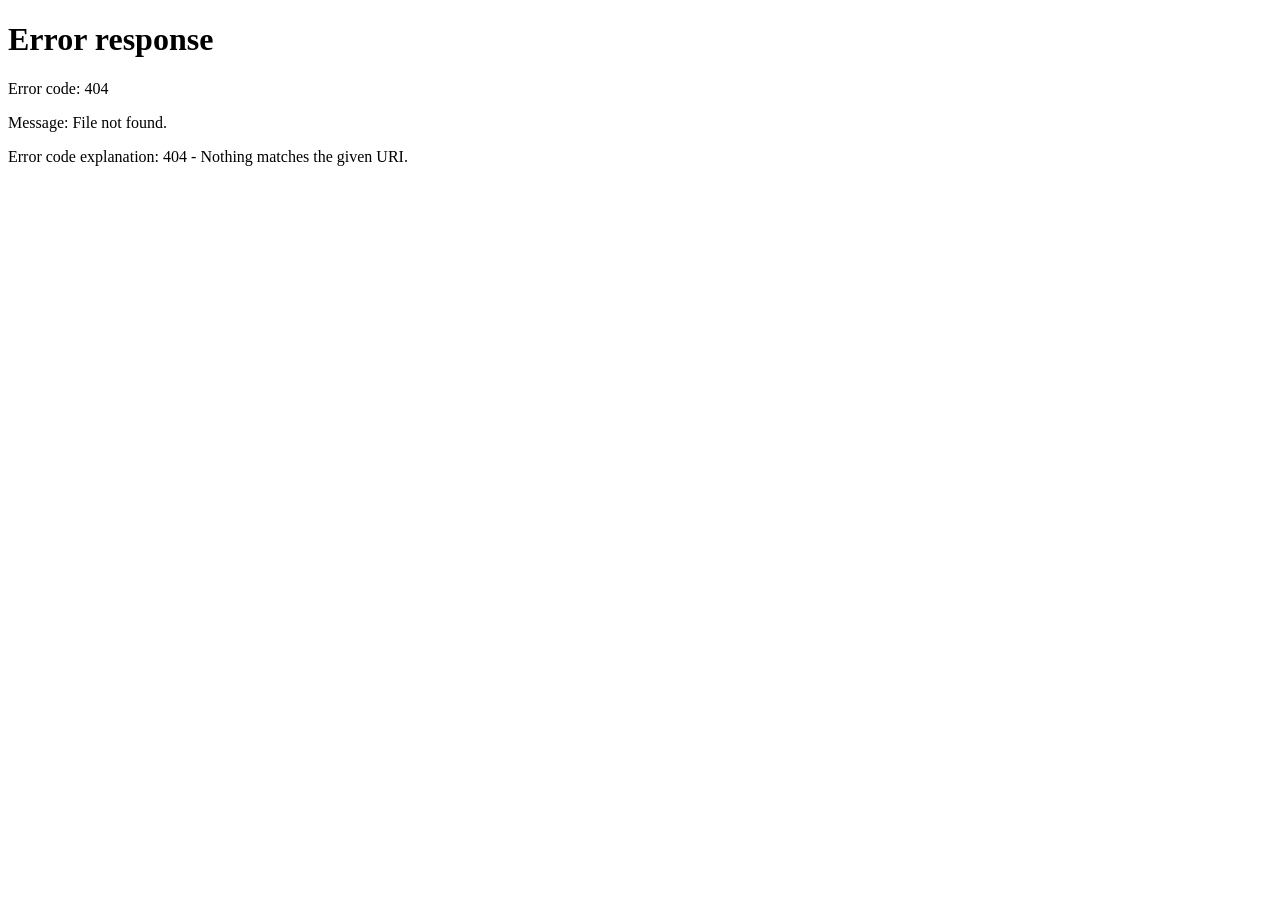
==== commit bfad713b: "New links /invito and /lafestacontinua, full WhatsApp preview" ====
--- a/index.html
+++ b/index.html
@@ -1,185 +1,19 @@
 <!DOCTYPE html>
-<html lang="it">
-<head>
-  <meta charset="UTF-8">
-  <meta name="viewport" content="width=device-width, initial-scale=1, viewport-fit=cover">
-  <title>Alice &amp; Mirko · 1° giugno 2027</title>
-  <meta name="description" content="Siete cordialmente invitati a celebrare il matrimonio di Alice e Mirko. Martedì 1° giugno 2027 alle 16.30.">
-  <meta name="robots" content="noindex, nofollow">
-  <meta name="theme-color" content="#474b39">
+<html lang="it"><head><meta charset="UTF-8"><meta name="robots" content="noindex, nofollow">
+<title>Alice &amp; Mirko · 1° giugno 2027</title>
+  <meta property="og:site_name" content="Alice &amp; Mirko">
+  <meta property="og:locale" content="it_IT">
+  <meta property="og:type" content="website">
+  <meta property="og:url" content="https://www.alice-e-mirko.org/invito">
   <meta property="og:title" content="Alice &amp; Mirko · 1° giugno 2027">
-  <meta property="og:description" content="Siete cordialmente invitati a celebrare il nostro matrimonio.">
-  <meta property="og:type" content="website">
-  <link rel="icon" href="data:image/svg+xml,%3Csvg xmlns='http://www.w3.org/2000/svg' viewBox='0 0 64 64'%3E%3Ccircle cx='32' cy='32' r='30' fill='%23747857'/%3E%3Ctext x='32' y='41' text-anchor='middle' font-family='Georgia,serif' font-style='italic' font-size='24' fill='%23f1efe0'%3EA%26amp;M%3C/text%3E%3C/svg%3E">
-  <script>document.documentElement.className = 'js intro-active';</script>
-  <link rel="preconnect" href="https://fonts.googleapis.com">
-  <link rel="preconnect" href="https://fonts.gstatic.com" crossorigin>
-  <link href="https://fonts.googleapis.com/css2?family=Cormorant+Garamond:ital,wght@0,400;0,500;0,600;1,500&amp;family=Mrs+Saint+Delafield&amp;display=swap" rel="stylesheet">
-  <link rel="stylesheet" href="assets/style.css?v=22">
-</head>
-<body>
-
-  <div class="glow" aria-hidden="true"></div>
-  <div class="flora" aria-hidden="true"><i></i><i></i></div>
-  <div class="dust" aria-hidden="true"></div>
-
-  <div class="intro" id="intro">
-    <div class="stage" id="stage">
-      <div class="env-rig" id="rig">
-      <div class="env-face">
-      <div class="env env-under" aria-hidden="true">
-        <span class="env-shadow"></span>
-        <span class="env-back"></span>
-        <span class="flap flap-in">
-          <svg viewBox="0 0 300 111" preserveAspectRatio="none">
-            <defs>
-              <pattern id="liner" width="7.500" height="10" patternUnits="userSpaceOnUse"><rect width="7.500" height="10" fill="#fdfaf5"/><rect x="1.650" width="4.200" height="10" fill="#cbcdb8"/></pattern>
-              <linearGradient id="gl" x1="0" y1="1" x2="0" y2="0"><stop offset="0" stop-color="#2b2e1d" stop-opacity=".28"/><stop offset=".5" stop-color="#2b2e1d" stop-opacity="0"/></linearGradient>
-            </defs>
-            <path d="M2 111 H298 Q301 111 298.500 109 L155 3.500 Q150 0 145 3.500 L1.500 109 Q-1 111 2 111Z" fill="#c9ccbc"/>
-            <path d="M14 108 H286 L153.500 11 Q150 8.500 146.500 11Z" fill="url(#liner)"/>
-            <path d="M14 108 H286 L153.500 11 Q150 8.500 146.500 11Z" fill="url(#gl)"/>
-          </svg>
-        </span>
-      </div>
-      <button class="env env-over" id="envelope" type="button" aria-label="Apri l’invito di Alice e Mirko">
-        <span class="env-front-wrap" aria-hidden="true">
-          <svg class="env-front" viewBox="0 0 300 198" preserveAspectRatio="none">
-            <defs>
-              <linearGradient id="gs" x1="0" x2="1"><stop offset="0" stop-color="#d0d3c4"/><stop offset="1" stop-color="#e1e3d8"/></linearGradient>
-              <linearGradient id="gr" x1="1" x2="0"><stop offset="0" stop-color="#d0d3c4"/><stop offset="1" stop-color="#e1e3d8"/></linearGradient>
-              <linearGradient id="gb" x1="0" y1="0" x2="0" y2="1"><stop offset="0" stop-color="#f1f2e9"/><stop offset="1" stop-color="#e2e4d8"/></linearGradient>
-            </defs>
-            <path d="M0 2 Q0 0 2 1 L150 104 L2 197 Q0 198 0 196Z" fill="url(#gs)"/>
-            <path d="M300 2 Q300 0 298 1 L150 104 L298 197 Q300 198 300 196Z" fill="url(#gr)"/>
-            <path d="M2 198 Q0 198 1.500 196.500 L146 97 Q150 94.500 154 97 L298.500 196.500 Q300 198 298 198Z" fill="url(#gb)" stroke="#d6d8cb" stroke-width=".6"/>
-          </svg>
-        </span>
-        <span class="flap flap-out" aria-hidden="true">
-          <svg viewBox="0 0 300 111" preserveAspectRatio="none">
-            <defs><linearGradient id="gf" x1="0" y1="0" x2="0" y2="1"><stop offset="0" stop-color="#bdc1ae"/><stop offset="1" stop-color="#cdd0c1"/></linearGradient></defs>
-            <path d="M2 0 H298 Q301 0 298.500 2 L155 107.500 Q150 111 145 107.500 L1.500 2 Q-1 0 2 0Z" fill="url(#gf)" stroke="#b2b6a3" stroke-width=".7"/>
-          </svg>
-          <span class="seal"><span class="mark"><b>A</b><i>&amp;</i><b>M</b></span></span>
-        </span>
-      </button>
-      </div>
-      <div class="env env-rear" aria-hidden="true"><span class="env-shadow"></span><span class="rear-paper"><span class="rear-mark"><span class="mark"><b>A</b><i>&amp;</i><b>M</b></span></span></span></div>
-      </div>
-    </div>
-    <p class="hint" aria-hidden="true">Tocca per aprire</p>
-  </div>
-
-  <main class="book" id="book">
-    <section class="sheet p-invite" aria-label="Invito" data-title="Invito">
-      <div class="card"><div class="frame"><div class="panel"><div class="panel-in">
-        <p class="lead">Siete cordialmente invitati a<br>celebrare il matrimonio di</p>
-        <h1 class="names"><span>Alice</span><em>e</em><span>Mirko</span></h1>
-        <p class="when"><span>Martedì</span><strong>1° Giugno</strong><span>alle 16.30</span></p>
-        <p class="where">Belvedere Monferrato - Cà Molignano 1<br>Relais and Wellness, Vignale monferrato (AL)</p>
-        <p class="after">Cena e musica a seguire</p>
-      </div></div></div></div>
-      <div class="reverse" aria-hidden="true"><div class="card"><div class="frame"><div class="panel"><span class="back-mark"><span class="mark"><b>A</b><i>&amp;</i><b>M</b></span></span></div></div></div></div>
-    </section>
-    <section class="sheet p-dress" aria-label="Dress code" data-title="Dress code">
-      <div class="card"><div class="frame"><div class="panel"><div class="panel-in">
-        <img class="flourish" src="assets/img/flourish.webp" width="297" height="113" alt="">
-        <h2 class="title">Dress code</h2>
-        <div class="rule " aria-hidden="true"><i></i></div>
-        <h3 class="sub">Per le ragazze</h3>
-        <p class="it" style="margin-top:calc(1.6 * var(--u))">Vi invitiamo a indossare abiti<br>nei seguenti toni e ispirazioni</p>
-        <ul class="tones" aria-hidden="true"><li style="--c:#ecd4ac"></li><li style="--c:#c5af97"></li><li style="--c:#a9ab93"></li><li style="--c:#474315"></li><li style="--c:#613123"></li><li style="--c:#142141"></li><li style="--c:#312d2c"></li></ul>
-        <p class="tone-names"><span>Beige antico</span> <span>Beige</span><br class="m"> <span class="m-start">Verde salvia</span><br class="d"> <span class="d-start">Verdone</span><br class="m"> <span class="m-start">Marrone</span> <span>Blu scuro</span> <span>Nero</span></p>
-        <img class="dresses" src="assets/img/dresses.webp" width="1289" height="490" alt="Sette abiti lunghi da sera nei toni indicati: beige antico, beige, verde salvia, verdone, marrone, blu scuro e nero">
-        <div class="rule rule--wide" aria-hidden="true"><i></i></div>
-        <h3 class="sub">Per i ragazzi</h3>
-        <p class="it" style="margin-top:calc(1.2 * var(--u))">Dress code elegante</p>
-        <div class="gents">
-          <img src="assets/img/suit.webp" width="341" height="426" alt="Giacca scura con camicia chiara e cravatta">
-          <p class="it">Abito elegante nei toni del blu,<br>grigio, marrone e nero.<br>Camicia chiara,<br class="m"> cravatta facoltativa<br>scarpe eleganti.</p>
-          <div class="gents-kit">
-            <img src="assets/img/swatches.webp" width="536" height="164" alt="Campioni di tessuto blu, grigio, marrone e nero">
-            <img src="assets/img/accessories.webp" width="536" height="140" alt="Scarpa elegante, cintura e orologio">
-          </div>
-        </div>
-        <svg class="heart" viewBox="0 0 24 22" aria-hidden="true"><path d="M12 21.5C5.5 16.6 1 12.7 1 7.6 1 4 3.8 1.5 7 1.5c2 0 3.8 1 5 2.7 1.2-1.7 3-2.7 5-2.7 3.2 0 6 2.5 6 6.1 0 5.1-4.500 9-11 13.900z"/></svg>
-        <p class="it">Vi ringraziamo per contribuire a rendere<br>il nostro giorno ancora più speciale.</p>
-        <p class="sign"><b>ALICE &amp; MIRKO</b><span>1° giugno 2027</span></p>
-      </div></div></div></div>
-      <div class="reverse" aria-hidden="true"><div class="card"><div class="frame"><div class="panel"><span class="back-mark"><span class="mark"><b>A</b><i>&amp;</i><b>M</b></span></span></div></div></div></div>
-    </section>
-    <section class="sheet p-timeline" aria-label="Timeline" data-title="Timeline">
-      <div class="card"><div class="frame"><div class="panel"><div class="panel-in">
-        <img class="flourish" src="assets/img/flourish.webp" width="297" height="113" alt="">
-        <h2 class="title title--wide">Timeline</h2>
-        <div class="rule " aria-hidden="true"><i></i></div>
-        <p class="it">Una giornata da vivere insieme</p>
-        <ol class="tl">
-          <li>
-            <time datetime="2027-06-01T16:30"><i class="it">Ore</i><b>16.30</b></time>
-            <img class="ico" src="assets/img/t1.webp" width="150" height="150" alt="">
-            <div class="what"><h3>Arrivo ospiti</h3><p class="it">Accoglienza leggera con acqua di benvenuto aromatizzata.</p></div>
-          </li>
-          <li>
-            <time datetime="2027-06-01T17:00"><i class="it">Ore</i><b>17.00</b></time>
-            <img class="ico" src="assets/img/t2.webp" width="152" height="152" alt="">
-            <div class="what"><h3>Cerimonia simbolica<br>all’aperto</h3><p class="it">Nell’atrio della struttura o dal gazebo. Scambio degli anelli e promesse.</p></div>
-          </li>
-          <li>
-            <time datetime="2027-06-01T18:30"><i class="it">Ore</i><b>18.30</b></time>
-            <img class="ico" src="assets/img/t3.webp" width="150" height="150" alt="">
-            <div class="what"><h3>Aperitivo &amp; antipasti<br>a isole</h3><p class="it">Aperitivo a isole e inizio del sottofondo musicale.<img src="assets/img/note.webp" width="52" height="54" alt=""></p></div>
-          </li>
-          <li>
-            <time datetime="2027-06-01T19:30"><i class="it">Ore</i><b>19.30</b></time>
-            <img class="ico" src="assets/img/t4.webp" width="152" height="152" alt="">
-            <div class="what"><h3>Cena servita<br>ai tavoli</h3><p class="it">Cena servita all’interno della struttura (2 portate).</p></div>
-          </li>
-          <li>
-            <time datetime="2027-06-01T21:30"><i class="it">Ore</i><b>21.30</b></time>
-            <img class="ico" src="assets/img/t5.webp" width="150" height="150" alt="">
-            <div class="what"><h3>Taglio della torta&nbsp;&amp;&nbsp;ballo</h3><p class="it">Parte il DJ set e si apre l’open&nbsp;bar.<img src="assets/img/notes_cocktail.webp" width="96" height="60" alt=""></p></div>
-          </li>
-        </ol>
-        <div class="rule rule--wide" aria-hidden="true"><i></i></div>
-        <div class="rsvp">
-          <img src="assets/img/envelope.webp" width="65" height="38" alt="">
-          <p>Vi chiediamo gentilmente di<br>confermare la vostra presenza</p>
-          <p>entro il <b>15 gennaio 2027</b></p>
-        </div>
-        <svg class="heart" viewBox="0 0 24 22" aria-hidden="true"><path d="M12 21.5C5.5 16.6 1 12.7 1 7.6 1 4 3.8 1.5 7 1.5c2 0 3.8 1 5 2.7 1.2-1.7 3-2.7 5-2.7 3.2 0 6 2.5 6 6.1 0 5.1-4.500 9-11 13.900z"/></svg>
-        <p class="sign"><b>ALICE &amp; MIRKO</b><span>1° giugno 2027</span></p>
-      </div></div></div></div>
-      <div class="reverse" aria-hidden="true"><div class="card"><div class="frame"><div class="panel"><span class="back-mark"><span class="mark"><b>A</b><i>&amp;</i><b>M</b></span></span></div></div></div></div>
-    </section>
-    <section class="sheet p-rsvp" aria-label="Conferma" data-title="Conferma" data-umax="0.72">
-      <div class="card"><div class="frame"><div class="panel"><div class="panel-in">
-        <img class="flourish" src="assets/img/flourish.webp" width="297" height="113" alt="">
-        <h2 class="title title--long">Ci sarete?</h2>
-        <div class="rule " aria-hidden="true"><i></i></div>
-        <h3 class="sub">Confermate la vostra presenza</h3>
-        <p class="it">Vi chiediamo gentilmente di rispondere<br>entro il <b class="up">15 gennaio 2027</b></p>
-        <div class="answers"><a class="answer answer--yes" href="https://wa.me/393480507517?text=Ciao%20Alice%21%20Confermo%20con%20gioia%20la%20mia%20presenza%20al%20vostro%20matrimonio%20del%201%C2%B0%20giugno%202027.%20Ci%20sono%21" target="_blank" rel="noopener">Ci sono</a><a class="answer " href="https://wa.me/393480507517?text=Ciao%20Alice%21%20Purtroppo%20non%20potr%C3%B2%20esserci%20al%20vostro%20matrimonio%20del%201%C2%B0%20giugno%202027.%20Vi%20penser%C3%B2%20con%20tanto%20affetto." target="_blank" rel="noopener">Non ci sono</a></div>
-        <p class="it note">Si aprirà WhatsApp con il messaggio già scritto:<br>basta premere invia.</p>
-        <div class="rule rule--wide" aria-hidden="true"><i></i></div>
-        <h3 class="sub">Il vostro regalo</h3>
-        <p class="it">La vostra presenza è il dono più bello.<br>Se desiderate farci un pensiero, potete contribuire al nostro futuro insieme:</p>
-        <p class="iban"><b class="iban-code iban-empty">IBAN da inserire</b><span class="iban-holder iban-empty">Intestatario da inserire</span></p>
-        <svg class="heart" viewBox="0 0 24 22" aria-hidden="true"><path d="M12 21.5C5.5 16.6 1 12.7 1 7.6 1 4 3.8 1.5 7 1.5c2 0 3.8 1 5 2.7 1.2-1.7 3-2.7 5-2.7 3.2 0 6 2.5 6 6.1 0 5.1-4.500 9-11 13.900z"/></svg>
-        <p class="sign"><b>ALICE &amp; MIRKO</b><span>1° giugno 2027</span></p>
-      </div></div></div></div>
-      <div class="reverse" aria-hidden="true"><div class="card"><div class="frame"><div class="panel"><span class="back-mark"><span class="mark"><b>A</b><i>&amp;</i><b>M</b></span></span></div></div></div></div>
-    </section>
-    <div class="verso" id="verso" aria-hidden="true"><div class="card"><div class="frame"><div class="panel"><span class="back-mark"><span class="mark"><b>A</b><i>&amp;</i><b>M</b></span></span></div></div></div></div>
-  </main>
-
-  <nav class="pager" id="pager" aria-label="Pagine dell’invito">
-    <button class="pg pg-prev" type="button" aria-label="Pagina precedente"><svg viewBox="0 0 24 24" fill="none" stroke="currentColor" stroke-width="1.500" stroke-linecap="round" stroke-linejoin="round" aria-hidden="true"><path d="M14.500 5l-7 7 7 7"/></svg></button>
-    <div class="pips" id="pips" aria-hidden="true"></div>
-    <button class="pg pg-next" type="button" aria-label="Pagina successiva"><svg viewBox="0 0 24 24" fill="none" stroke="currentColor" stroke-width="1.500" stroke-linecap="round" stroke-linejoin="round" aria-hidden="true"><path d="M9.500 5l7 7-7 7"/></svg></button>
-  </nav>
-  <p class="visually-hidden" id="status" aria-live="polite"></p>
-
-  <script src="assets/app.js?v=13"></script>
-</body>
-</html>
+  <meta property="og:description" content="Siete cordialmente invitati a celebrare il nostro matrimonio. Martedì 1° giugno 2027 alle 16.30, Belvedere Monferrato.">
+  <meta property="og:image" content="https://www.alice-e-mirko.org/assets/img/share.jpg">
+  <meta property="og:image:secure_url" content="https://www.alice-e-mirko.org/assets/img/share.jpg">
+  <meta property="og:image:type" content="image/jpeg">
+  <meta property="og:image:width" content="1200">
+  <meta property="og:image:height" content="630">
+  <meta property="og:image:alt" content="Una busta chiusa con sigillo dorato A &amp; M">
+  <meta name="twitter:card" content="summary_large_image">
+<meta http-equiv="refresh" content="0; url=/invito">
+<script>location.replace('/invito' + location.hash)</script></head>
+<body style="background:#474b39"><a href="/invito" style="color:#f7f4ed">Alice &amp; Mirko</a></body></html>
